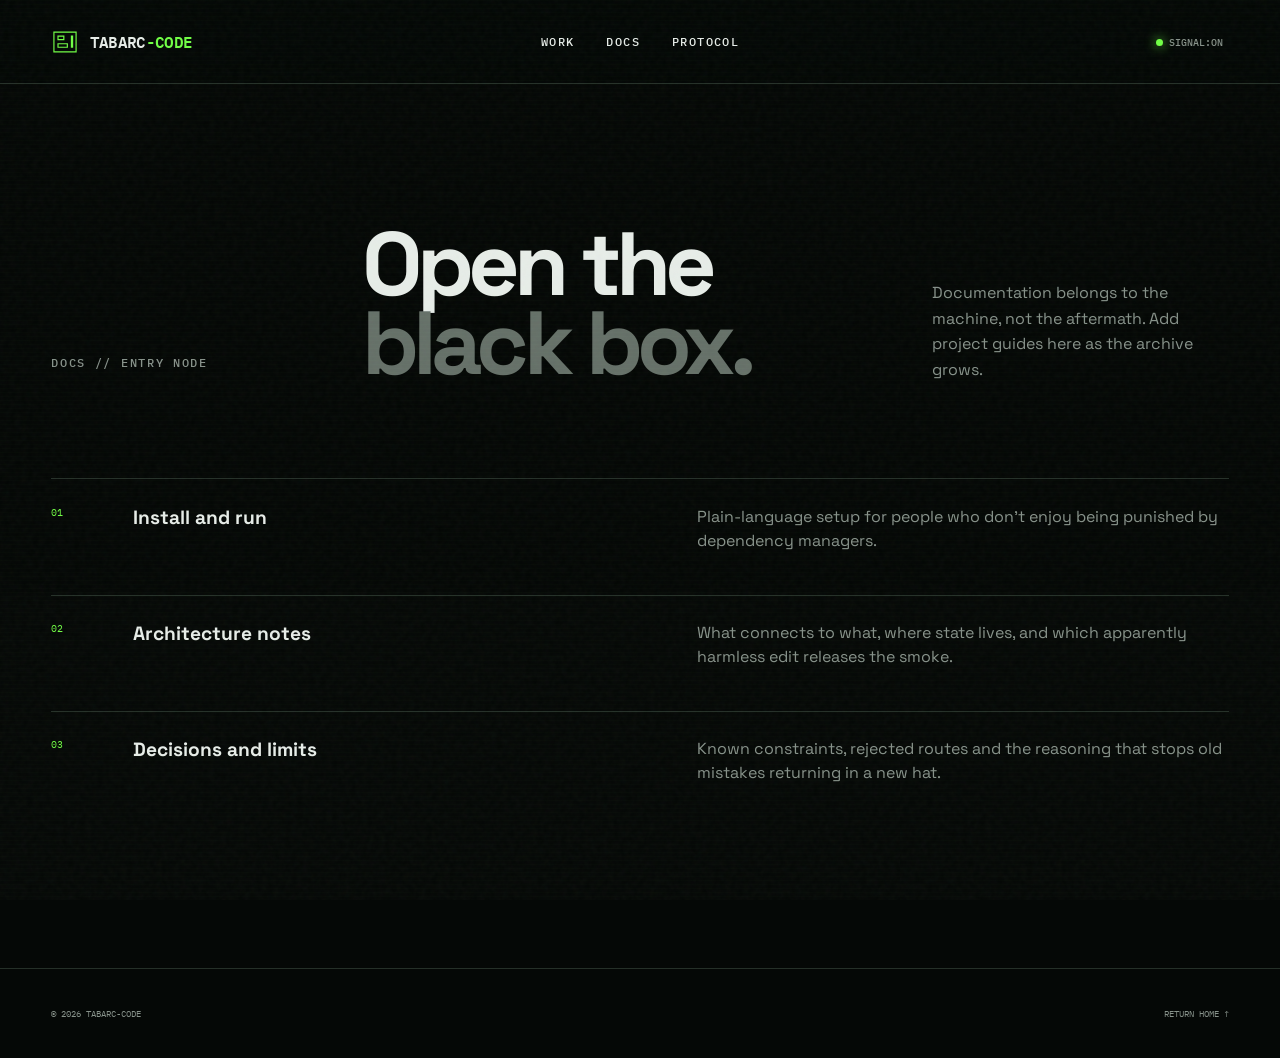
==== docs/index.html @ adbe4981 "Add files via upload" ====
<!doctype html><html lang="en-GB"><head><meta charset="utf-8"><meta name="viewport" content="width=device-width,initial-scale=1"><meta name="theme-color" content="#050806"><meta name="description" content="TABARC-CODE documentation portal."><title>Documentation // TABARC-CODE</title><link rel="icon" href="../favicon.svg"><link rel="stylesheet" href="../assets/css/style.css"><script src="../assets/js/site.js" defer></script></head><body><div class="noise"></div><canvas id="matrix"></canvas><header class="site-header visible"><a class="brand" href="../"><svg class="brand-mark" viewBox="0 0 48 48"><path d="M5 7h38v34H5zM12 14h10v6H12zm0 13h16v6H12zm23-13h2v19h-2z"/></svg><span>TABARC<span class="acid">-CODE</span></span></a><nav><a href="../projects/">Work</a><a href="./">Docs</a><a href="../#about">Protocol</a></nav><button class="signal-switch" aria-pressed="true"><span></span> signal:on</button></header><main><section class="section-pad"><header class="section-head visible"><p class="eyebrow">DOCS // ENTRY NODE</p><h2>Open the<br><span class="muted">black box.</span></h2><p>Documentation belongs to the machine, not the aftermath. Add project guides here as the archive grows.</p></header><div class="principles"><article class="visible"><b>01</b><h3>Install and run</h3><p>Plain-language setup for people who don’t enjoy being punished by dependency managers.</p></article><article class="visible"><b>02</b><h3>Architecture notes</h3><p>What connects to what, where state lives, and which apparently harmless edit releases the smoke.</p></article><article class="visible"><b>03</b><h3>Decisions and limits</h3><p>Known constraints, rejected routes and the reasoning that stops old mistakes returning in a new hat.</p></article></div></section></main><footer><span>© <span id="year"></span> TABARC-CODE</span><a href="../">RETURN HOME ↑</a></footer></body></html>
---- assets/css/style.css ----
@import url('https://fonts.googleapis.com/css2?family=IBM+Plex+Mono:wght@400;500;600&family=Space+Grotesk:wght@400;500;600;700&display=swap');
:root{--bg:#050806;--panel:#0a0f0c;--ink:#e7ede8;--muted:#87928a;--line:#253028;--acid:#71ff45;--cyan:#66d9ef;--amber:#ffb000;--pad:clamp(1.25rem,4vw,4.5rem);--mono:'IBM Plex Mono',monospace;--sans:'Space Grotesk',sans-serif}
*{box-sizing:border-box}html{scroll-behavior:smooth}body{margin:0;background:var(--bg);color:var(--ink);font-family:var(--sans);overflow-x:hidden}body::before{content:"";position:fixed;inset:0;pointer-events:none;z-index:20;background:repeating-linear-gradient(0deg,transparent 0 3px,rgba(110,255,80,.025) 4px);mix-blend-mode:screen}.noise{position:fixed;inset:0;z-index:21;pointer-events:none;opacity:.045;background-image:url("data:image/svg+xml,%3Csvg viewBox='0 0 180 180' xmlns='http://www.w3.org/2000/svg'%3E%3Cfilter id='n'%3E%3CfeTurbulence type='fractalNoise' baseFrequency='.85' numOctaves='3' stitchTiles='stitch'/%3E%3C/filter%3E%3Crect width='100%25' height='100%25' filter='url(%23n)' opacity='.8'/%3E%3C/svg%3E")}.skip-link{position:fixed;top:-5rem;left:1rem;z-index:50;background:var(--acid);color:#000;padding:.8rem;transition:.2s}.skip-link:focus{top:1rem}a{color:inherit;text-decoration:none}canvas#matrix{position:fixed;inset:0;width:100%;height:100%;z-index:-1;opacity:.12;mask-image:linear-gradient(to bottom,#000,transparent 82%)}
.site-header{height:84px;padding:0 var(--pad);display:grid;grid-template-columns:1fr auto 1fr;align-items:center;border-bottom:1px solid var(--line);position:relative;z-index:5;background:rgba(5,8,6,.76);backdrop-filter:blur(16px)}.brand{font-family:var(--mono);font-weight:600;letter-spacing:-.04em;display:flex;align-items:center;gap:.65rem}.brand-mark{width:28px;fill:none;stroke:var(--acid);stroke-width:2}.acid{color:var(--acid)}nav{display:flex;gap:2rem;font:500 .72rem var(--mono);text-transform:uppercase;letter-spacing:.12em}nav a,.text-link{transition:.2s}nav a:hover,.text-link:hover{color:var(--acid)}.signal-switch{justify-self:end;border:0;background:none;color:var(--muted);font:500 .65rem var(--mono);text-transform:uppercase;cursor:pointer}.signal-switch span{display:inline-block;width:7px;height:7px;background:var(--acid);border-radius:50%;box-shadow:0 0 12px var(--acid)}.signal-switch[aria-pressed=false] span{background:#58605a;box-shadow:none}
.grid-shell{background-image:linear-gradient(var(--line) 1px,transparent 1px),linear-gradient(90deg,var(--line) 1px,transparent 1px);background-size:clamp(42px,6vw,90px) clamp(42px,6vw,90px)}.hero{min-height:calc(100svh - 84px);display:grid;grid-template-columns:minmax(0,1.4fr) minmax(280px,.6fr);gap:6vw;padding:clamp(4rem,10vh,8rem) var(--pad) 4rem;position:relative}.hero-copy{align-self:center;max-width:1050px}.eyebrow{font:500 clamp(.62rem,1vw,.76rem) var(--mono);color:var(--muted);text-transform:uppercase;letter-spacing:.14em}.status-dot{display:inline-block;width:7px;height:7px;border-radius:50%;margin-right:.55rem;background:var(--acid);box-shadow:0 0 12px var(--acid)}h1,h2,h3,p{margin-top:0}h1{font-size:clamp(3.8rem,9.6vw,10rem);line-height:.78;letter-spacing:-.075em;margin:3rem 0 2.5rem;max-width:1200px}.outline{color:transparent;-webkit-text-stroke:1.5px var(--ink);position:relative}.glitch::before,.glitch::after{content:attr(data-text);position:absolute;inset:0;opacity:0;pointer-events:none}.glitch:hover::before{opacity:.7;color:var(--acid);transform:translate(5px,-2px);clip-path:inset(10% 0 55% 0)}.glitch:hover::after{opacity:.7;color:var(--cyan);transform:translate(-4px,3px);clip-path:inset(55% 0 15% 0)}.lede{max-width:670px;color:#c1cac3;font-size:clamp(1rem,1.6vw,1.35rem);line-height:1.55}.hero-actions{display:flex;align-items:center;gap:2rem;margin-top:2.5rem;flex-wrap:wrap}.button{display:inline-flex;align-items:center;justify-content:space-between;gap:3rem;background:var(--acid);color:#061005;padding:1rem 1.25rem;font:600 .74rem var(--mono);text-transform:uppercase;letter-spacing:.06em;min-width:210px;transition:.25s}.button:hover{background:var(--ink);transform:translateY(-3px)}.text-link{font:500 .72rem var(--mono);text-transform:uppercase;border-bottom:1px solid var(--line);padding:.6rem 0}.telemetry{align-self:center;border:1px solid var(--line);padding:1rem;background:rgba(5,8,6,.7);min-height:480px;display:flex;flex-direction:column}.telemetry-head{display:flex;justify-content:space-between;font:500 .65rem var(--mono);color:var(--muted)}.blink{color:var(--acid);animation:blink 1.6s steps(2) infinite}.orb{width:min(270px,90%);aspect-ratio:1;margin:auto;position:relative;display:grid;place-items:center}.orb div{position:absolute;inset:10%;border:1px solid var(--acid);border-radius:50%;opacity:.45;box-shadow:inset 0 0 28px rgba(113,255,69,.09)}.orb div:nth-child(2){transform:rotateX(68deg);animation:spin 9s linear infinite}.orb div:nth-child(3){transform:rotateY(70deg);animation:spin 12s linear reverse infinite}.orb b{font:500 3rem var(--mono);color:var(--acid);text-shadow:0 0 20px var(--acid)}.telemetry dl{margin:0;font:400 .64rem var(--mono);text-transform:uppercase}.telemetry dl div{border-top:1px solid var(--line);padding:.8rem 0;display:flex;justify-content:space-between;gap:1rem}.telemetry dt{color:var(--muted)}.telemetry dd{margin:0;text-align:right}.scroll-cue{position:absolute;bottom:1.3rem;left:var(--pad);font:500 .58rem var(--mono);letter-spacing:.15em;color:var(--muted)}.scroll-cue span{color:var(--acid);margin-left:.7rem}
.ticker{overflow:hidden;border-block:1px solid var(--line);background:var(--acid);color:#061005;white-space:nowrap;padding:.8rem 0;font:600 .7rem var(--mono);letter-spacing:.1em}.ticker div{width:max-content;animation:ticker 25s linear infinite}.ticker i{font-style:normal;margin:0 2rem}.section-pad{padding:clamp(5rem,11vw,10rem) var(--pad)}.section-head{display:grid;grid-template-columns:.7fr 1.4fr .8fr;gap:4vw;align-items:end;margin-bottom:5rem}.section-head h2,.contact h2{font-size:clamp(3rem,7vw,7rem);letter-spacing:-.065em;line-height:.88;margin:0}.section-head>p:last-child{color:var(--muted);line-height:1.6;margin:0}.muted{color:#657068}.project-list{border-top:1px solid var(--line)}.project-card{position:relative;display:grid;grid-template-columns:1fr 1fr;gap:5vw;padding:3rem 0;border-bottom:1px solid var(--line);transition:.3s}.project-card::before{content:attr(data-index);position:absolute;top:3rem;right:0;font:.62rem var(--mono);color:var(--muted)}.project-card:hover{padding-inline:1.2rem;background:rgba(113,255,69,.025)}.project-card.reverse .project-visual{order:2}.project-visual{min-height:360px;background:#09100b;border:1px solid #1b2b20;position:relative;overflow:hidden;display:grid;place-items:center}.project-visual>span{position:absolute;bottom:1rem;left:1rem;font:.57rem var(--mono);color:var(--acid);letter-spacing:.08em}.planet{width:210px;aspect-ratio:1;border-radius:50%;border:1px solid var(--acid);background:radial-gradient(circle at 35% 30%,rgba(113,255,69,.45),transparent 16%),repeating-radial-gradient(ellipse at 47% 45%,transparent 0 8px,rgba(113,255,69,.16) 9px 10px);box-shadow:0 0 50px rgba(113,255,69,.15),inset -40px -30px 70px #000;animation:float 6s ease-in-out infinite}.visual-globe{background-image:linear-gradient(rgba(113,255,69,.08) 1px,transparent 1px),linear-gradient(90deg,rgba(113,255,69,.08) 1px,transparent 1px);background-size:24px 24px}.lattice{width:75%;height:70%;background:linear-gradient(30deg,transparent 46%,rgba(102,217,239,.5) 48% 49%,transparent 51%),linear-gradient(-30deg,transparent 46%,rgba(102,217,239,.5) 48% 49%,transparent 51%);background-size:40px 70px;filter:drop-shadow(0 0 8px rgba(102,217,239,.3));transform:perspective(500px) rotateX(55deg) rotateZ(-4deg)}.wave{width:80%;height:110px;background:repeating-linear-gradient(90deg,var(--amber) 0 2px,transparent 2px 9px);mask-image:url("data:image/svg+xml,%3Csvg xmlns='http://www.w3.org/2000/svg' viewBox='0 0 600 100'%3E%3Cpath d='M0 50h100l10-20 12 60 15-80 12 70 14-30h70l12-20 14 50 17-70 15 80 13-40h296v50H0z' fill='white'/%3E%3C/svg%3E")}.project-copy{align-self:center;padding:3rem 5vw 3rem 0}.project-copy>p:first-child{font:.64rem var(--mono);text-transform:uppercase;letter-spacing:.12em;color:var(--acid)}.project-copy h3{font-size:clamp(2.5rem,5vw,5rem);letter-spacing:-.06em;margin:.7rem 0 1.2rem}.project-copy>p{color:#a7b1a9;line-height:1.6;max-width:560px}.project-copy ul{list-style:none;padding:0;margin:2rem 0 0;display:flex;gap:.5rem;flex-wrap:wrap}.project-copy li{border:1px solid var(--line);padding:.45rem .6rem;font:.58rem var(--mono);text-transform:uppercase;color:var(--muted)}.arrow{position:absolute;right:0;bottom:3rem;font-size:2rem;color:var(--acid)}.centre{margin:4rem auto 0;width:max-content}
.manifesto{display:grid;grid-template-columns:.65fr 1.35fr;gap:7vw;border-top:1px solid var(--line);background:linear-gradient(120deg,#080d09,#050806)}.manifesto-label>span{display:block;color:transparent;-webkit-text-stroke:1px #354139;font-weight:700;font-size:clamp(4rem,9vw,9rem);line-height:.68;letter-spacing:-.08em;margin-top:5rem}.statement{font-size:clamp(2.2rem,5vw,5.5rem);letter-spacing:-.055em;line-height:1.02}.statement em{font-style:normal;color:var(--acid)}.principles{margin-top:6rem}.principles article{display:grid;grid-template-columns:50px 1fr 1fr;gap:2rem;padding:1.6rem 0;border-top:1px solid var(--line);align-items:start}.principles b{font:.65rem var(--mono);color:var(--acid)}.principles h3{font-size:1.2rem}.principles p{color:var(--muted);line-height:1.5}.contact{text-align:center;border-top:1px solid var(--line);position:relative;overflow:hidden}.contact::after{content:"TRANSMIT";position:absolute;inset:auto 0 -5vw;font-size:21vw;font-weight:700;line-height:.7;color:rgba(113,255,69,.025);letter-spacing:-.08em;pointer-events:none}.contact h2{margin:2rem 0}.contact>a{position:relative;z-index:2;display:flex;justify-content:space-between;max-width:760px;margin:4rem auto 1rem;border-bottom:1px solid var(--acid);padding:1rem 0;font:500 clamp(.8rem,1.5vw,1rem) var(--mono);color:var(--acid)}.tiny{font:.6rem var(--mono);color:var(--muted);text-transform:uppercase}footer{min-height:90px;border-top:1px solid var(--line);padding:1.5rem var(--pad);display:flex;justify-content:space-between;align-items:center;gap:1rem;font:.58rem var(--mono);color:var(--muted);text-transform:uppercase}
[data-reveal]{opacity:0;transform:translateY(22px);transition:opacity .8s ease,transform .8s ease}[data-reveal].visible{opacity:1;transform:none}.signal-off canvas#matrix,.signal-off .noise{display:none}.signal-off *{animation-play-state:paused!important}@keyframes blink{50%{opacity:.2}}@keyframes spin{to{transform:rotateX(68deg) rotateZ(360deg)}}@keyframes ticker{to{transform:translateX(-50%)}}@keyframes float{50%{transform:translateY(-12px) rotate(3deg)}}
@media(max-width:850px){.site-header{grid-template-columns:1fr auto}.site-header nav{display:none}.hero{grid-template-columns:1fr}.telemetry{min-height:360px}.section-head{grid-template-columns:1fr}.project-card,.manifesto{grid-template-columns:1fr}.project-card.reverse .project-visual{order:0}.project-copy{padding:2rem 0}.principles article{grid-template-columns:30px 1fr}.principles article p{grid-column:2}.manifesto-label>span{font-size:22vw}.arrow{bottom:2rem}.project-visual{min-height:300px}}@media(max-width:560px){.site-header{height:70px}.signal-switch{font-size:0}.signal-switch span{font-size:initial}.hero{min-height:calc(100svh - 70px);padding-top:3rem}.hero h1{font-size:19vw;margin-top:2rem}.telemetry{min-height:300px}.orb{width:180px}.hero-actions{align-items:stretch;flex-direction:column}.button{width:100%}.project-visual{min-height:240px}.principles article{gap:1rem}footer{align-items:flex-start;flex-direction:column}}
@media(prefers-reduced-motion:reduce){html{scroll-behavior:auto}*,*::before,*::after{animation-duration:.01ms!important;animation-iteration-count:1!important;transition-duration:.01ms!important}canvas#matrix{display:none}}@media(prefers-contrast:more){:root{--muted:#c0c9c2;--line:#536057}}
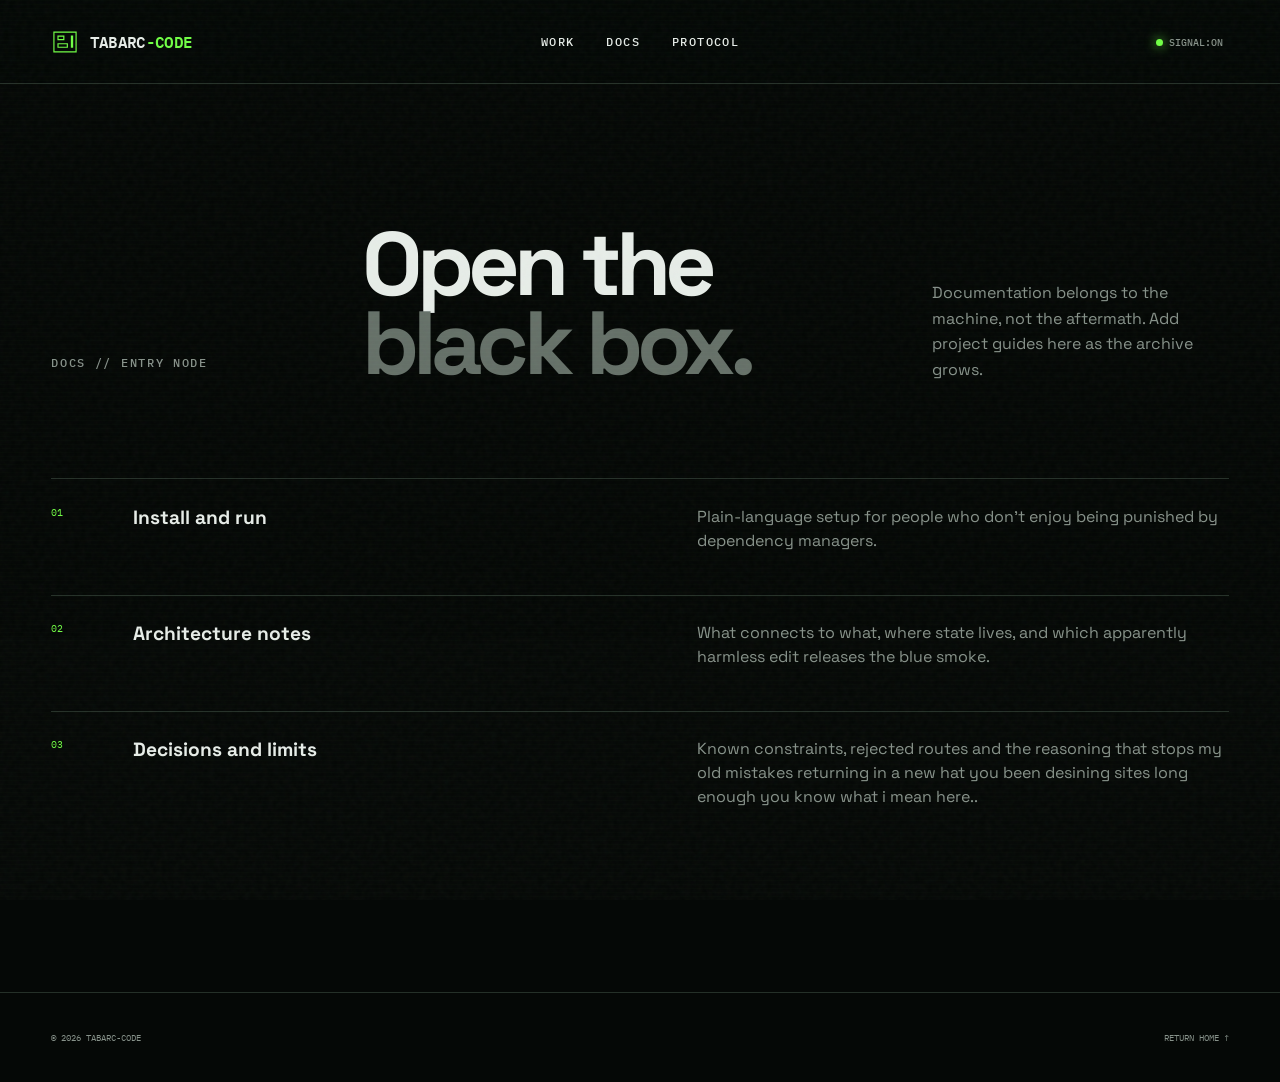
==== commit 8598602e: "Fix wording in architecture notes section Updated the architecture notes section to clarify the desc" ====
--- a/docs/index.html
+++ b/docs/index.html
@@ -1 +1 @@
-<!doctype html><html lang="en-GB"><head><meta charset="utf-8"><meta name="viewport" content="width=device-width,initial-scale=1"><meta name="theme-color" content="#050806"><meta name="description" content="TABARC-CODE documentation portal."><title>Documentation // TABARC-CODE</title><link rel="icon" href="../favicon.svg"><link rel="stylesheet" href="../assets/css/style.css"><script src="../assets/js/site.js" defer></script></head><body><div class="noise"></div><canvas id="matrix"></canvas><header class="site-header visible"><a class="brand" href="../"><svg class="brand-mark" viewBox="0 0 48 48"><path d="M5 7h38v34H5zM12 14h10v6H12zm0 13h16v6H12zm23-13h2v19h-2z"/></svg><span>TABARC<span class="acid">-CODE</span></span></a><nav><a href="../projects/">Work</a><a href="./">Docs</a><a href="../#about">Protocol</a></nav><button class="signal-switch" aria-pressed="true"><span></span> signal:on</button></header><main><section class="section-pad"><header class="section-head visible"><p class="eyebrow">DOCS // ENTRY NODE</p><h2>Open the<br><span class="muted">black box.</span></h2><p>Documentation belongs to the machine, not the aftermath. Add project guides here as the archive grows.</p></header><div class="principles"><article class="visible"><b>01</b><h3>Install and run</h3><p>Plain-language setup for people who don’t enjoy being punished by dependency managers.</p></article><article class="visible"><b>02</b><h3>Architecture notes</h3><p>What connects to what, where state lives, and which apparently harmless edit releases the smoke.</p></article><article class="visible"><b>03</b><h3>Decisions and limits</h3><p>Known constraints, rejected routes and the reasoning that stops old mistakes returning in a new hat.</p></article></div></section></main><footer><span>© <span id="year"></span> TABARC-CODE</span><a href="../">RETURN HOME ↑</a></footer></body></html>
+<!doctype html><html lang="en-GB"><head><meta charset="utf-8"><meta name="viewport" content="width=device-width,initial-scale=1"><meta name="theme-color" content="#050806"><meta name="description" content="TABARC-CODE documentation portal."><title>Documentation // TABARC-CODE</title><link rel="icon" href="../favicon.svg"><link rel="stylesheet" href="../assets/css/style.css"><script src="../assets/js/site.js" defer></script></head><body><div class="noise"></div><canvas id="matrix"></canvas><header class="site-header visible"><a class="brand" href="../"><svg class="brand-mark" viewBox="0 0 48 48"><path d="M5 7h38v34H5zM12 14h10v6H12zm0 13h16v6H12zm23-13h2v19h-2z"/></svg><span>TABARC<span class="acid">-CODE</span></span></a><nav><a href="../projects/">Work</a><a href="./">Docs</a><a href="../#about">Protocol</a></nav><button class="signal-switch" aria-pressed="true"><span></span> signal:on</button></header><main><section class="section-pad"><header class="section-head visible"><p class="eyebrow">DOCS // ENTRY NODE</p><h2>Open the<br><span class="muted">black box.</span></h2><p>Documentation belongs to the machine, not the aftermath. Add project guides here as the archive grows.</p></header><div class="principles"><article class="visible"><b>01</b><h3>Install and run</h3><p>Plain-language setup for people who don’t enjoy being punished by dependency managers.</p></article><article class="visible"><b>02</b><h3>Architecture notes</h3><p>What connects to what, where state lives, and which apparently harmless edit releases the blue smoke.</p></article><article class="visible"><b>03</b><h3>Decisions and limits</h3><p>Known constraints, rejected routes and the reasoning that stops my old mistakes returning in a new hat you been desining sites long enough you know what i mean here..</p></article></div></section></main><footer><span>© <span id="year"></span> TABARC-CODE</span><a href="../">RETURN HOME ↑</a></footer></body></html>
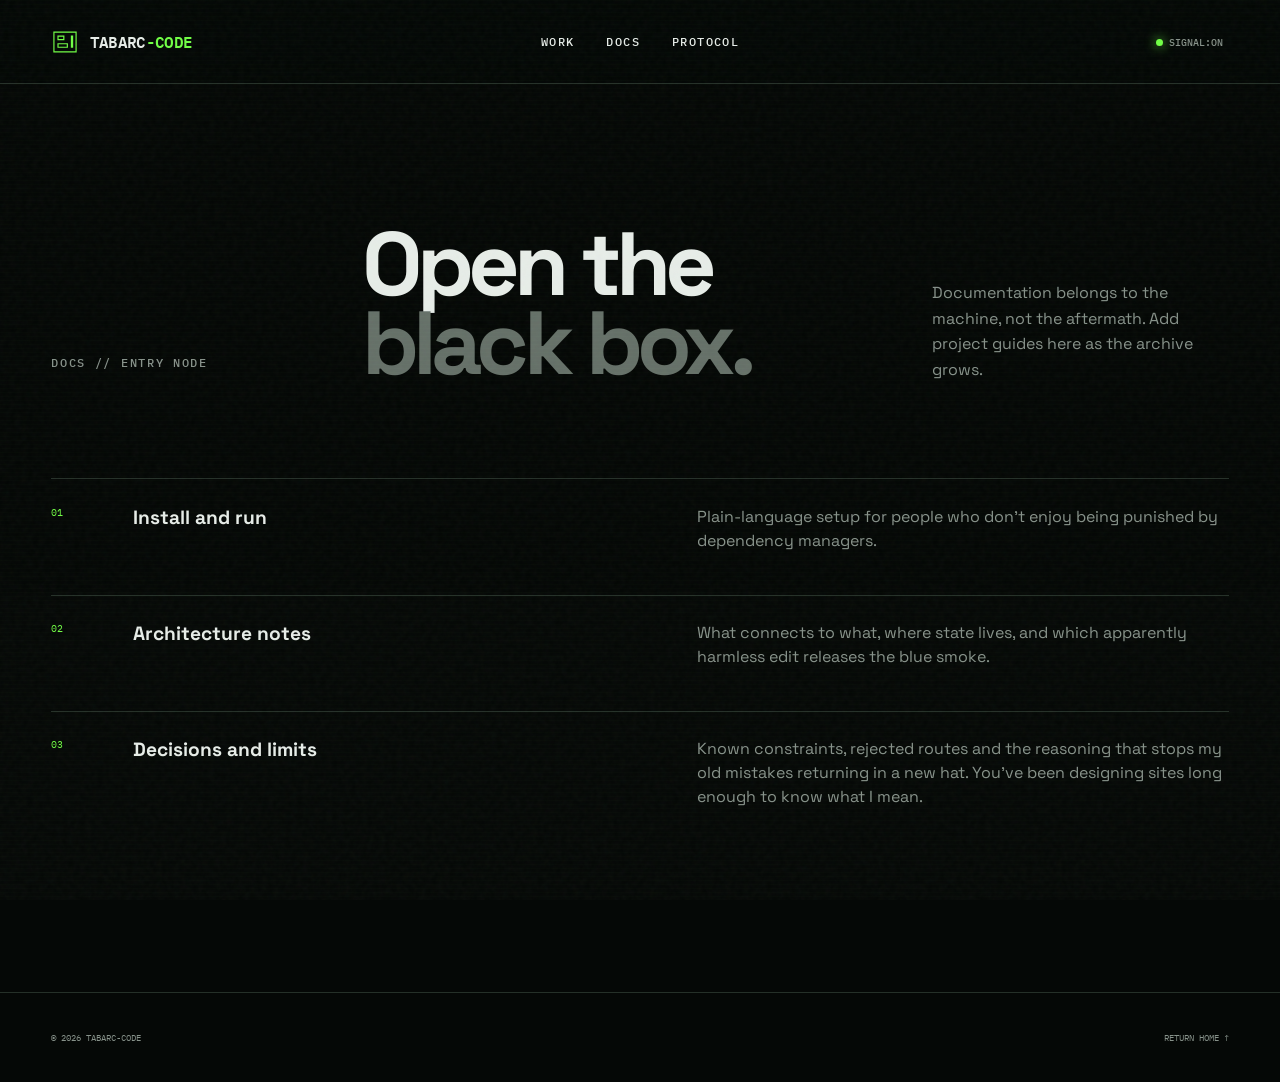
==== commit 2f4affc3: "Site: fix icons and manifest, live latest-push strip, repo index categories and caching, WebP hero, " ====
--- a/docs/index.html
+++ b/docs/index.html
@@ -1 +1 @@
-<!doctype html><html lang="en-GB"><head><meta charset="utf-8"><meta name="viewport" content="width=device-width,initial-scale=1"><meta name="theme-color" content="#050806"><meta name="description" content="TABARC-CODE documentation portal."><title>Documentation // TABARC-CODE</title><link rel="icon" href="../favicon.svg"><link rel="stylesheet" href="../assets/css/style.css"><script src="../assets/js/site.js" defer></script></head><body><div class="noise"></div><canvas id="matrix"></canvas><header class="site-header visible"><a class="brand" href="../"><svg class="brand-mark" viewBox="0 0 48 48"><path d="M5 7h38v34H5zM12 14h10v6H12zm0 13h16v6H12zm23-13h2v19h-2z"/></svg><span>TABARC<span class="acid">-CODE</span></span></a><nav><a href="../projects/">Work</a><a href="./">Docs</a><a href="../#about">Protocol</a></nav><button class="signal-switch" aria-pressed="true"><span></span> signal:on</button></header><main><section class="section-pad"><header class="section-head visible"><p class="eyebrow">DOCS // ENTRY NODE</p><h2>Open the<br><span class="muted">black box.</span></h2><p>Documentation belongs to the machine, not the aftermath. Add project guides here as the archive grows.</p></header><div class="principles"><article class="visible"><b>01</b><h3>Install and run</h3><p>Plain-language setup for people who don’t enjoy being punished by dependency managers.</p></article><article class="visible"><b>02</b><h3>Architecture notes</h3><p>What connects to what, where state lives, and which apparently harmless edit releases the blue smoke.</p></article><article class="visible"><b>03</b><h3>Decisions and limits</h3><p>Known constraints, rejected routes and the reasoning that stops my old mistakes returning in a new hat you been desining sites long enough you know what i mean here..</p></article></div></section></main><footer><span>© <span id="year"></span> TABARC-CODE</span><a href="../">RETURN HOME ↑</a></footer></body></html>
+<!doctype html><html lang="en-GB"><head><meta charset="utf-8"><meta name="viewport" content="width=device-width,initial-scale=1"><meta name="theme-color" content="#050806"><meta name="description" content="TABARC-CODE documentation portal."><title>Documentation // TABARC-CODE</title><link rel="icon" href="../favicon.svg"><link rel="stylesheet" href="../assets/css/style.css"><script src="../assets/js/site.js" defer></script></head><body><div class="noise"></div><canvas id="matrix"></canvas><header class="site-header visible"><a class="brand" href="../"><svg class="brand-mark" viewBox="0 0 48 48"><path d="M5 7h38v34H5zM12 14h10v6H12zm0 13h16v6H12zm23-13h2v19h-2z"/></svg><span>TABARC<span class="acid">-CODE</span></span></a><nav><a href="../projects/">Work</a><a href="./">Docs</a><a href="../#about">Protocol</a></nav><button class="signal-switch" aria-pressed="true"><span></span> signal:on</button></header><main><section class="section-pad"><header class="section-head visible"><p class="eyebrow">DOCS // ENTRY NODE</p><h2>Open the<br><span class="muted">black box.</span></h2><p>Documentation belongs to the machine, not the aftermath. Add project guides here as the archive grows.</p></header><div class="principles"><article class="visible"><b>01</b><h3>Install and run</h3><p>Plain-language setup for people who don’t enjoy being punished by dependency managers.</p></article><article class="visible"><b>02</b><h3>Architecture notes</h3><p>What connects to what, where state lives, and which apparently harmless edit releases the blue smoke.</p></article><article class="visible"><b>03</b><h3>Decisions and limits</h3><p>Known constraints, rejected routes and the reasoning that stops my old mistakes returning in a new hat. You've been designing sites long enough to know what I mean.</p></article></div></section></main><footer><span>© <span id="year"></span> TABARC-CODE</span><a href="../">RETURN HOME ↑</a></footer></body></html>
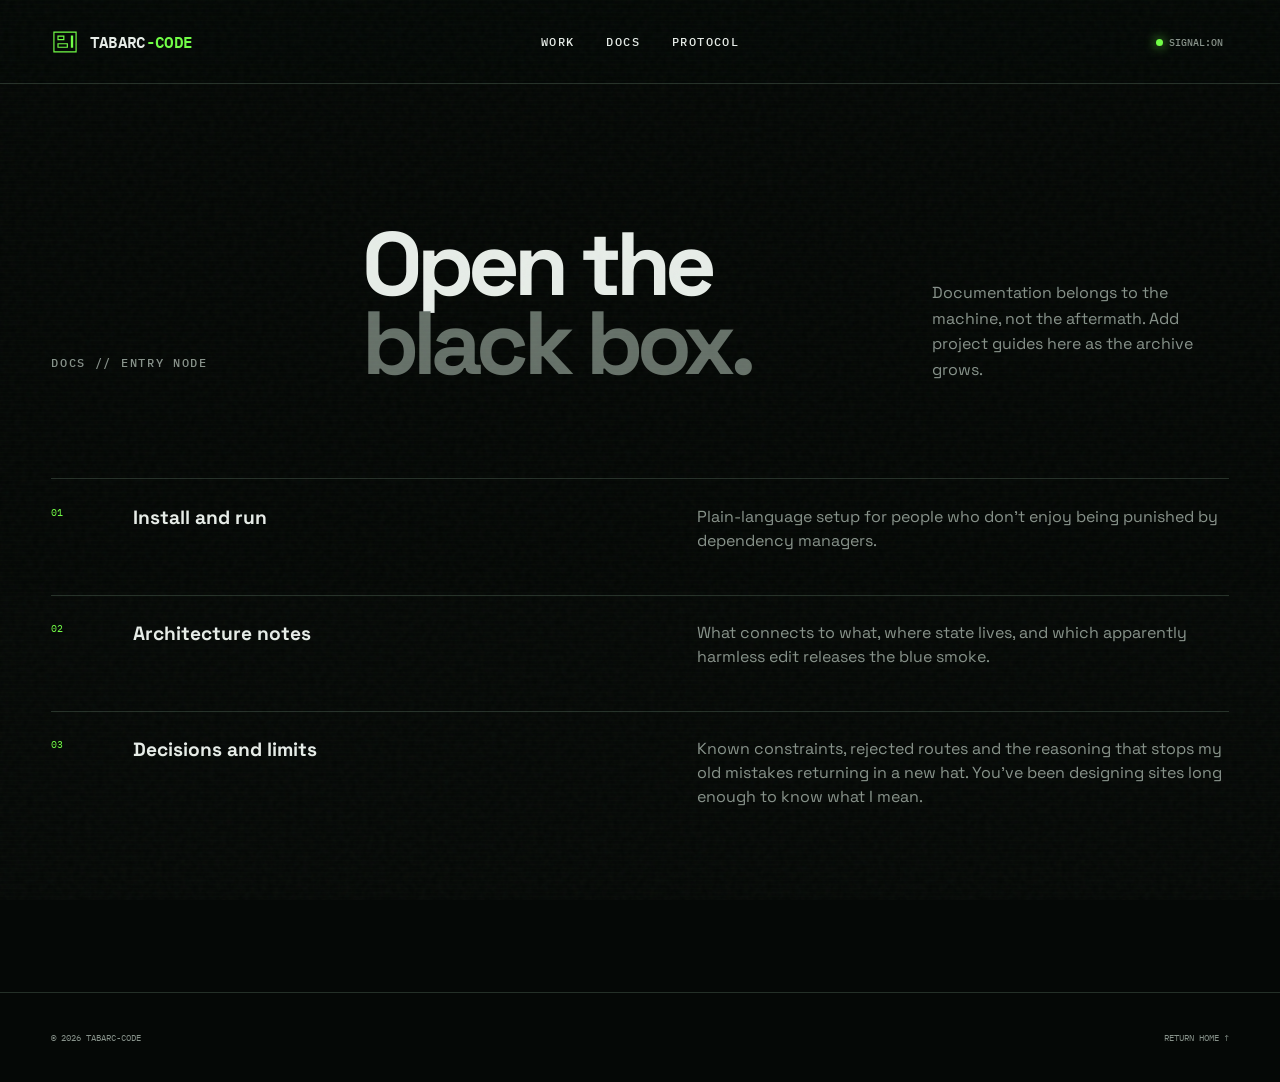
==== commit f057377c: "Self-host fonts with OFL licences; replace media sync card with real plugins; drop unverified email" ====
--- a/docs/index.html
+++ b/docs/index.html
@@ -1 +1 @@
-<!doctype html><html lang="en-GB"><head><meta charset="utf-8"><meta name="viewport" content="width=device-width,initial-scale=1"><meta name="theme-color" content="#050806"><meta name="description" content="TABARC-CODE documentation portal."><title>Documentation // TABARC-CODE</title><link rel="icon" href="../favicon.svg"><link rel="stylesheet" href="../assets/css/style.css"><script src="../assets/js/site.js" defer></script></head><body><div class="noise"></div><canvas id="matrix"></canvas><header class="site-header visible"><a class="brand" href="../"><svg class="brand-mark" viewBox="0 0 48 48"><path d="M5 7h38v34H5zM12 14h10v6H12zm0 13h16v6H12zm23-13h2v19h-2z"/></svg><span>TABARC<span class="acid">-CODE</span></span></a><nav><a href="../projects/">Work</a><a href="./">Docs</a><a href="../#about">Protocol</a></nav><button class="signal-switch" aria-pressed="true"><span></span> signal:on</button></header><main><section class="section-pad"><header class="section-head visible"><p class="eyebrow">DOCS // ENTRY NODE</p><h2>Open the<br><span class="muted">black box.</span></h2><p>Documentation belongs to the machine, not the aftermath. Add project guides here as the archive grows.</p></header><div class="principles"><article class="visible"><b>01</b><h3>Install and run</h3><p>Plain-language setup for people who don’t enjoy being punished by dependency managers.</p></article><article class="visible"><b>02</b><h3>Architecture notes</h3><p>What connects to what, where state lives, and which apparently harmless edit releases the blue smoke.</p></article><article class="visible"><b>03</b><h3>Decisions and limits</h3><p>Known constraints, rejected routes and the reasoning that stops my old mistakes returning in a new hat. You've been designing sites long enough to know what I mean.</p></article></div></section></main><footer><span>© <span id="year"></span> TABARC-CODE</span><a href="../">RETURN HOME ↑</a></footer></body></html>
+<!doctype html><html lang="en-GB"><head><meta charset="utf-8"><meta name="viewport" content="width=device-width,initial-scale=1"><meta name="theme-color" content="#050806"><meta name="description" content="TABARC-CODE documentation portal."><title>Documentation // TABARC-CODE</title><link rel="icon" href="../favicon.svg"><link rel="stylesheet" href="../assets/fonts/site-fonts.css"><link rel="stylesheet" href="../assets/css/style.css"><script src="../assets/js/site.js" defer></script></head><body><div class="noise"></div><canvas id="matrix"></canvas><header class="site-header visible"><a class="brand" href="../"><svg class="brand-mark" viewBox="0 0 48 48"><path d="M5 7h38v34H5zM12 14h10v6H12zm0 13h16v6H12zm23-13h2v19h-2z"/></svg><span>TABARC<span class="acid">-CODE</span></span></a><nav><a href="../projects/">Work</a><a href="./">Docs</a><a href="../#about">Protocol</a></nav><button class="signal-switch" aria-pressed="true"><span></span> signal:on</button></header><main><section class="section-pad"><header class="section-head visible"><p class="eyebrow">DOCS // ENTRY NODE</p><h2>Open the<br><span class="muted">black box.</span></h2><p>Documentation belongs to the machine, not the aftermath. Add project guides here as the archive grows.</p></header><div class="principles"><article class="visible"><b>01</b><h3>Install and run</h3><p>Plain-language setup for people who don’t enjoy being punished by dependency managers.</p></article><article class="visible"><b>02</b><h3>Architecture notes</h3><p>What connects to what, where state lives, and which apparently harmless edit releases the blue smoke.</p></article><article class="visible"><b>03</b><h3>Decisions and limits</h3><p>Known constraints, rejected routes and the reasoning that stops my old mistakes returning in a new hat. You've been designing sites long enough to know what I mean.</p></article></div></section></main><footer><span>© <span id="year"></span> TABARC-CODE</span><a href="../">RETURN HOME ↑</a></footer></body></html>
--- a/assets/fonts/site-fonts.css
+++ b/assets/fonts/site-fonts.css
@@ -0,0 +1,97 @@
+/*
+ * Site fonts: IBM Plex Mono, Orbitron, Space Grotesk
+ *
+ * Self-hosted copies of fonts from Google Fonts, so the pages make no requests to
+ * Google. Latin and Latin Extended subsets only; this is an English-language site.
+ * All of these are licensed under the SIL Open Font License 1.1. Licence texts and
+ * copyright lines are in LICENCES.md and licences/.
+ */
+/* IBM Plex Mono normal 400 (latin-ext) */
+@font-face {
+  font-family: 'IBM Plex Mono';
+  font-style: normal;
+  font-weight: 400;
+  font-display: swap;
+  src: url('ibm-plex-mono-normal-400-latin-ext.woff2') format('woff2');
+  unicode-range: U+0100-02BA, U+02BD-02C5, U+02C7-02CC, U+02CE-02D7, U+02DD-02FF, U+0304, U+0308, U+0329, U+1D00-1DBF, U+1E00-1E9F, U+1EF2-1EFF, U+2020, U+20A0-20AB, U+20AD-20C4, U+2113, U+2C60-2C7F, U+A720-A7FF;
+}
+
+/* IBM Plex Mono normal 400 (latin) */
+@font-face {
+  font-family: 'IBM Plex Mono';
+  font-style: normal;
+  font-weight: 400;
+  font-display: swap;
+  src: url('ibm-plex-mono-normal-400-latin.woff2') format('woff2');
+  unicode-range: U+0000-00FF, U+0131, U+0152-0153, U+02BB-02BC, U+02C6, U+02DA, U+02DC, U+0304, U+0308, U+0329, U+2000-206F, U+20AC, U+2122, U+2191, U+2193, U+2212, U+2215, U+FEFF, U+FFFD;
+}
+
+/* IBM Plex Mono normal 500 (latin-ext) */
+@font-face {
+  font-family: 'IBM Plex Mono';
+  font-style: normal;
+  font-weight: 500;
+  font-display: swap;
+  src: url('ibm-plex-mono-normal-500-latin-ext.woff2') format('woff2');
+  unicode-range: U+0100-02BA, U+02BD-02C5, U+02C7-02CC, U+02CE-02D7, U+02DD-02FF, U+0304, U+0308, U+0329, U+1D00-1DBF, U+1E00-1E9F, U+1EF2-1EFF, U+2020, U+20A0-20AB, U+20AD-20C4, U+2113, U+2C60-2C7F, U+A720-A7FF;
+}
+
+/* IBM Plex Mono normal 500 (latin) */
+@font-face {
+  font-family: 'IBM Plex Mono';
+  font-style: normal;
+  font-weight: 500;
+  font-display: swap;
+  src: url('ibm-plex-mono-normal-500-latin.woff2') format('woff2');
+  unicode-range: U+0000-00FF, U+0131, U+0152-0153, U+02BB-02BC, U+02C6, U+02DA, U+02DC, U+0304, U+0308, U+0329, U+2000-206F, U+20AC, U+2122, U+2191, U+2193, U+2212, U+2215, U+FEFF, U+FFFD;
+}
+
+/* IBM Plex Mono normal 600 (latin-ext) */
+@font-face {
+  font-family: 'IBM Plex Mono';
+  font-style: normal;
+  font-weight: 600;
+  font-display: swap;
+  src: url('ibm-plex-mono-normal-600-latin-ext.woff2') format('woff2');
+  unicode-range: U+0100-02BA, U+02BD-02C5, U+02C7-02CC, U+02CE-02D7, U+02DD-02FF, U+0304, U+0308, U+0329, U+1D00-1DBF, U+1E00-1E9F, U+1EF2-1EFF, U+2020, U+20A0-20AB, U+20AD-20C4, U+2113, U+2C60-2C7F, U+A720-A7FF;
+}
+
+/* IBM Plex Mono normal 600 (latin) */
+@font-face {
+  font-family: 'IBM Plex Mono';
+  font-style: normal;
+  font-weight: 600;
+  font-display: swap;
+  src: url('ibm-plex-mono-normal-600-latin.woff2') format('woff2');
+  unicode-range: U+0000-00FF, U+0131, U+0152-0153, U+02BB-02BC, U+02C6, U+02DA, U+02DC, U+0304, U+0308, U+0329, U+2000-206F, U+20AC, U+2122, U+2191, U+2193, U+2212, U+2215, U+FEFF, U+FFFD;
+}
+
+/* Orbitron normal 400 900 (latin) */
+@font-face {
+  font-family: 'Orbitron';
+  font-style: normal;
+  font-weight: 400 900;
+  font-display: swap;
+  src: url('orbitron-normal-400-900-latin.woff2') format('woff2');
+  unicode-range: U+0000-00FF, U+0131, U+0152-0153, U+02BB-02BC, U+02C6, U+02DA, U+02DC, U+0304, U+0308, U+0329, U+2000-206F, U+20AC, U+2122, U+2191, U+2193, U+2212, U+2215, U+FEFF, U+FFFD;
+}
+
+/* Space Grotesk normal 300 700 (latin-ext) */
+@font-face {
+  font-family: 'Space Grotesk';
+  font-style: normal;
+  font-weight: 300 700;
+  font-display: swap;
+  src: url('space-grotesk-normal-300-700-latin-ext.woff2') format('woff2');
+  unicode-range: U+0100-02BA, U+02BD-02C5, U+02C7-02CC, U+02CE-02D7, U+02DD-02FF, U+0304, U+0308, U+0329, U+1D00-1DBF, U+1E00-1E9F, U+1EF2-1EFF, U+2020, U+20A0-20AB, U+20AD-20C4, U+2113, U+2C60-2C7F, U+A720-A7FF;
+}
+
+/* Space Grotesk normal 300 700 (latin) */
+@font-face {
+  font-family: 'Space Grotesk';
+  font-style: normal;
+  font-weight: 300 700;
+  font-display: swap;
+  src: url('space-grotesk-normal-300-700-latin.woff2') format('woff2');
+  unicode-range: U+0000-00FF, U+0131, U+0152-0153, U+02BB-02BC, U+02C6, U+02DA, U+02DC, U+0304, U+0308, U+0329, U+2000-206F, U+20AC, U+2122, U+2191, U+2193, U+2212, U+2215, U+FEFF, U+FFFD;
+}
--- a/assets/css/style.css
+++ b/assets/css/style.css
@@ -1,4 +1,3 @@
-@import url('https://fonts.googleapis.com/css2?family=IBM+Plex+Mono:wght@400;500;600&family=Space+Grotesk:wght@400;500;600;700&display=swap');
 :root{--bg:#050806;--panel:#0a0f0c;--ink:#e7ede8;--muted:#87928a;--line:#253028;--acid:#71ff45;--cyan:#66d9ef;--amber:#ffb000;--pad:clamp(1.25rem,4vw,4.5rem);--mono:'IBM Plex Mono',monospace;--sans:'Space Grotesk',sans-serif}
 *{box-sizing:border-box}html{scroll-behavior:smooth}body{margin:0;background:var(--bg);color:var(--ink);font-family:var(--sans);overflow-x:hidden}body::before{content:"";position:fixed;inset:0;pointer-events:none;z-index:20;background:repeating-linear-gradient(0deg,transparent 0 3px,rgba(110,255,80,.025) 4px);mix-blend-mode:screen}.noise{position:fixed;inset:0;z-index:21;pointer-events:none;opacity:.045;background-image:url("data:image/svg+xml,%3Csvg viewBox='0 0 180 180' xmlns='http://www.w3.org/2000/svg'%3E%3Cfilter id='n'%3E%3CfeTurbulence type='fractalNoise' baseFrequency='.85' numOctaves='3' stitchTiles='stitch'/%3E%3C/filter%3E%3Crect width='100%25' height='100%25' filter='url(%23n)' opacity='.8'/%3E%3C/svg%3E")}.skip-link{position:fixed;top:-5rem;left:1rem;z-index:50;background:var(--acid);color:#000;padding:.8rem;transition:.2s}.skip-link:focus{top:1rem}a{color:inherit;text-decoration:none}canvas#matrix{position:fixed;inset:0;width:100%;height:100%;z-index:-1;opacity:.12;mask-image:linear-gradient(to bottom,#000,transparent 82%)}
 .site-header{height:84px;padding:0 var(--pad);display:grid;grid-template-columns:1fr auto 1fr;align-items:center;border-bottom:1px solid var(--line);position:relative;z-index:5;background:rgba(5,8,6,.76);backdrop-filter:blur(16px)}.brand{font-family:var(--mono);font-weight:600;letter-spacing:-.04em;display:flex;align-items:center;gap:.65rem}.brand-mark{width:28px;fill:none;stroke:var(--acid);stroke-width:2}.acid{color:var(--acid)}nav{display:flex;gap:2rem;font:500 .72rem var(--mono);text-transform:uppercase;letter-spacing:.12em}nav a,.text-link{transition:.2s}nav a:hover,.text-link:hover{color:var(--acid)}.signal-switch{justify-self:end;border:0;background:none;color:var(--muted);font:500 .65rem var(--mono);text-transform:uppercase;cursor:pointer}.signal-switch span{display:inline-block;width:7px;height:7px;background:var(--acid);border-radius:50%;box-shadow:0 0 12px var(--acid)}.signal-switch[aria-pressed=false] span{background:#58605a;box-shadow:none}
